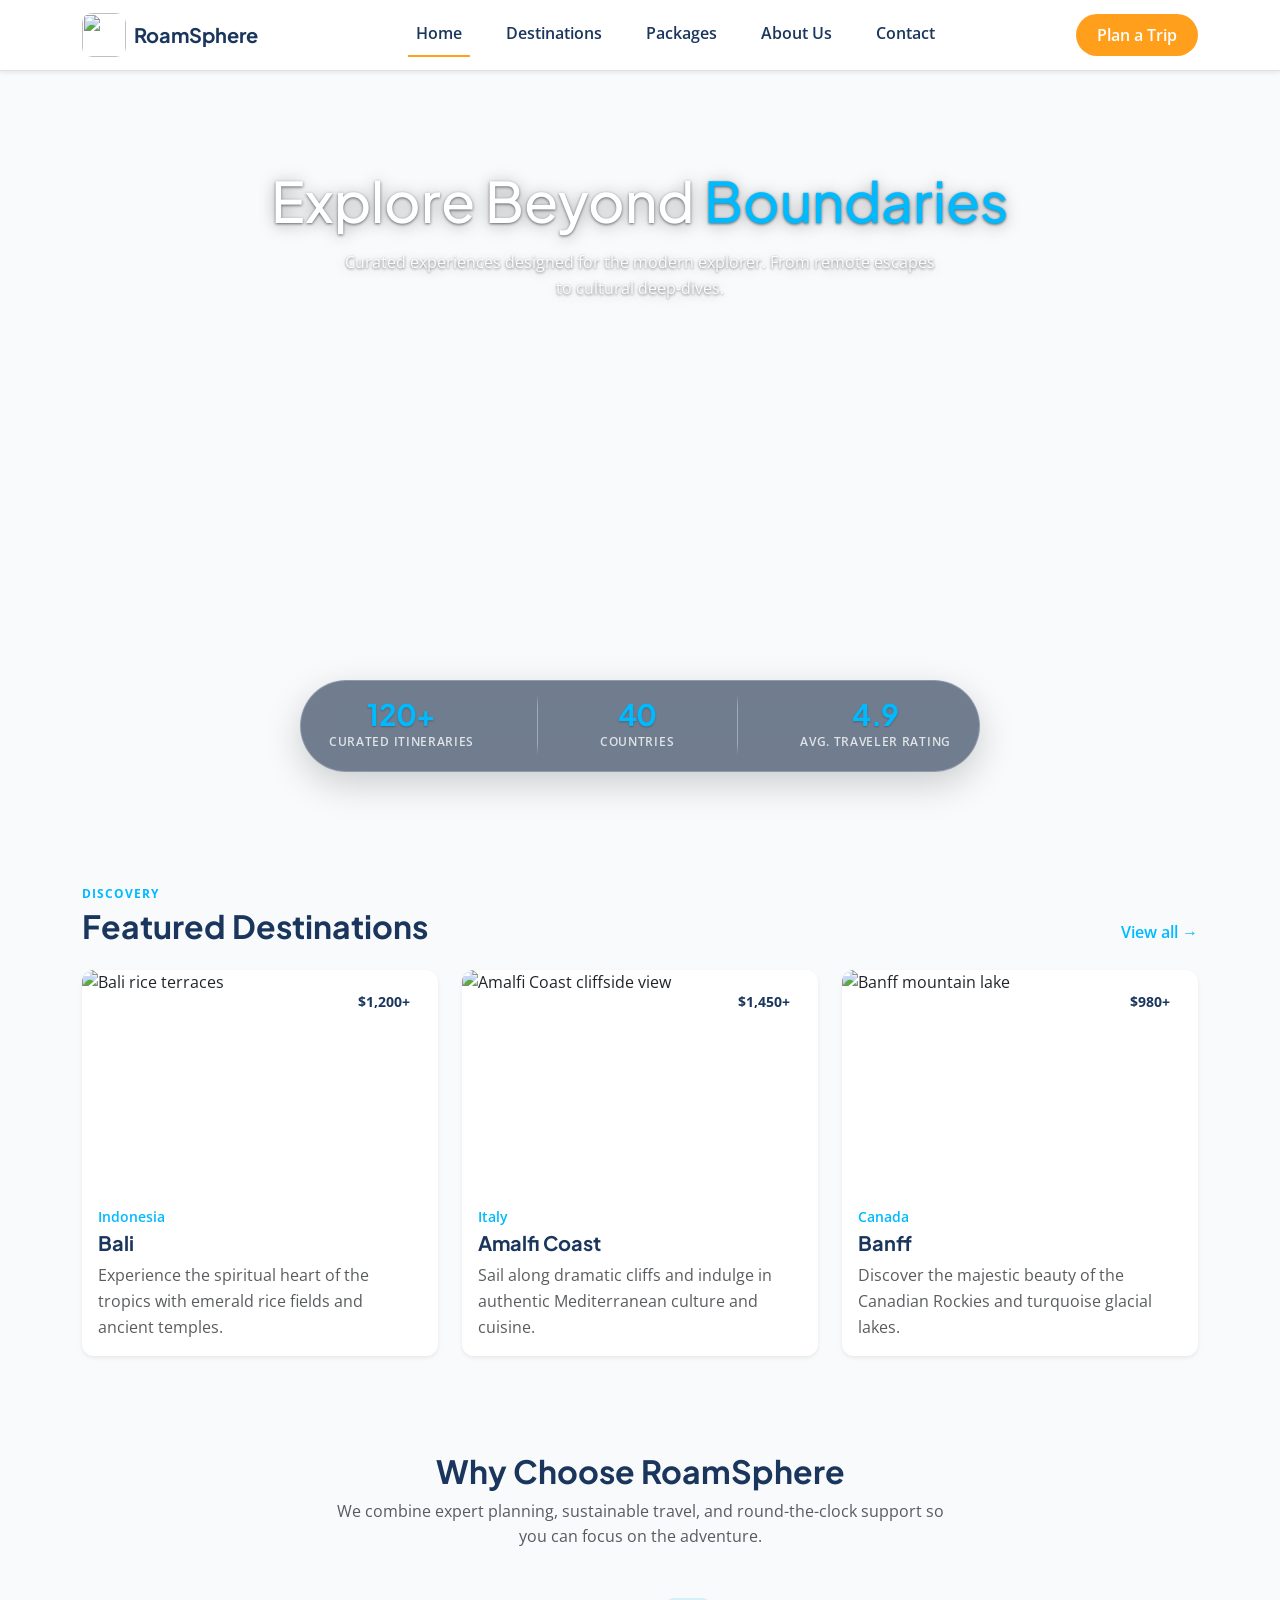
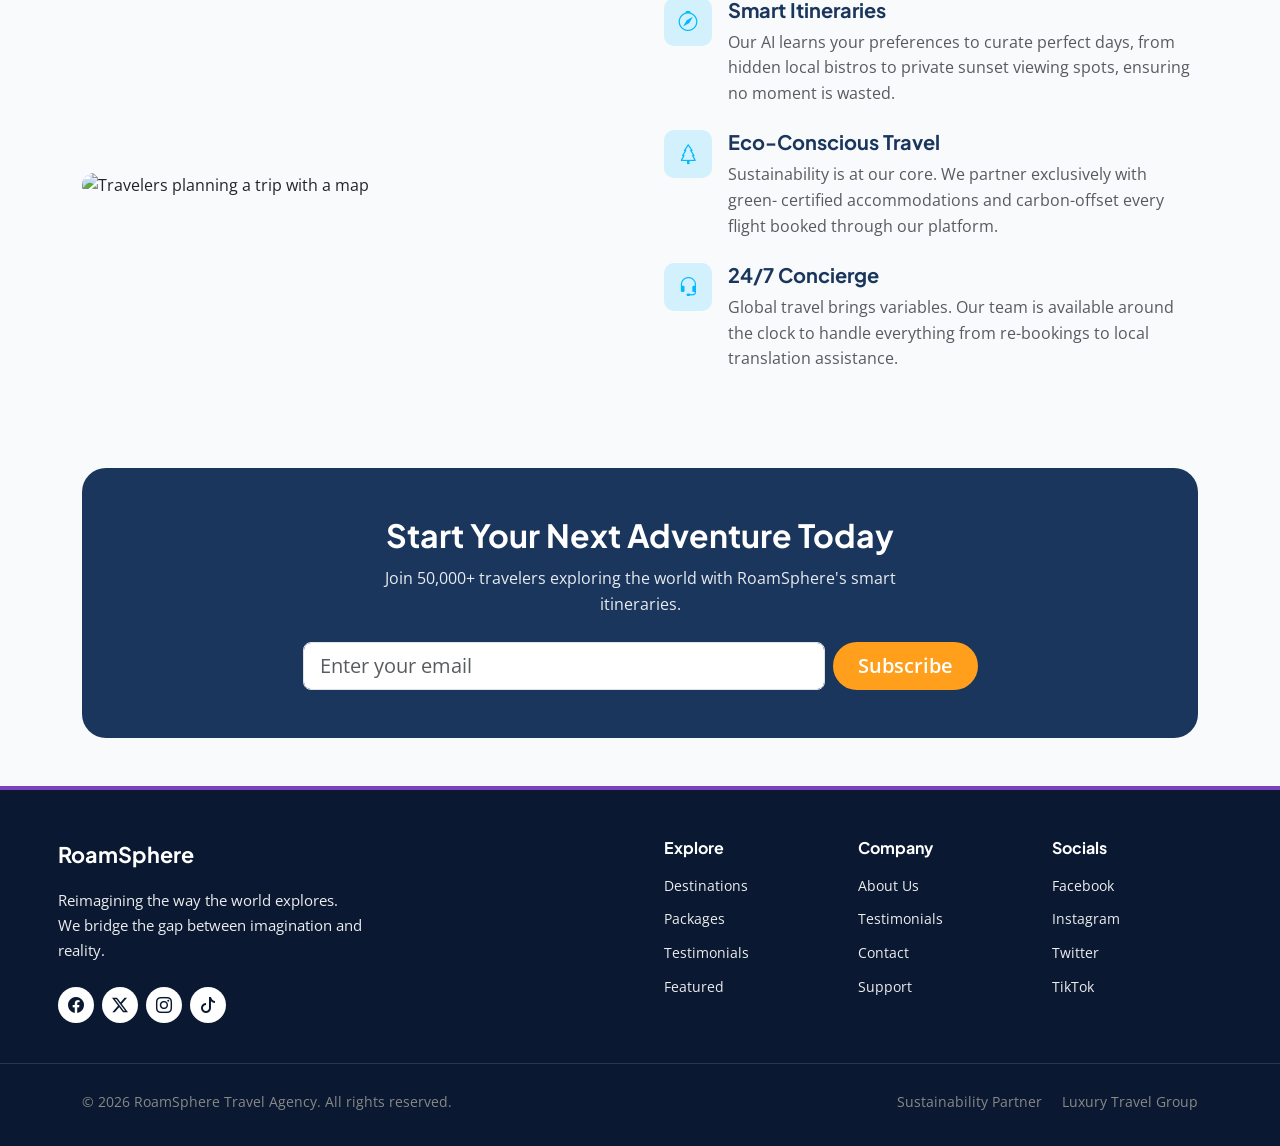
==== pages/index.html @ 8b63e950 "Restructure project" ====
<!DOCTYPE html>
<html lang="en">

<head>
    <meta charset="UTF-8" />
    <meta name="viewport" content="width=device-width, initial-scale=1.0" />
    <title>RoamSphere - Explore Beyond Boundaries</title>
    <link rel="preload" as="image" href="https://cdn.prod.website-files.com/65d562aec1adaa8cb59f2a23/686d480f4609456311b42188_mailchimp%20header%201%20(1300%20x%20700%20px).png" fetchpriority="high" />

    <link href="https://cdn.jsdelivr.net/npm/bootstrap@5.3.3/dist/css/bootstrap.min.css" rel="stylesheet" />
    <link rel="preconnect" href="https://fonts.googleapis.com" />
    <link rel="preconnect" href="https://fonts.gstatic.com" crossorigin />
    <link
        href="https://fonts.googleapis.com/css2?family=Open+Sans:wght@400;600&family=Plus+Jakarta+Sans:wght@600;700&display=swap"
        rel="stylesheet" />
    <link rel="stylesheet" href="https://cdn.jsdelivr.net/npm/bootstrap-icons@1.13.1/font/bootstrap-icons.min.css" />


    <link rel="stylesheet" href="../css/styles.css" />

</head>

<body>
    <!-- Navigation -->
    <nav class="navbar navbar-expand-lg navbar-light bg-white shadow-sm sticky-top border-bottom">
        <div class="container">
            <a class="navbar-brand d-flex align-items-center gap-2 fw-bold text-start" href="index.html">
                <img fetchpriority="high" decoding="async" src="https://media.istockphoto.com/id/1192489303/vector/compass-rose-vector-logo-template-illustration-design-vector-eps-10.jpg?s=612x612&amp;w=0&amp;k=20&amp;c=90gnw64Ur4vn9JeZ6vjO-hispqNvIU1vKS76jVzscto="
                    alt="" class="navbar-logo" width="44" height="44" />
                <span class="navbar-brand-text">RoamSphere</span>
            </a>

            <button class="navbar-toggler ms-auto" type="button" data-bs-toggle="collapse" data-bs-target="#mainNav"
                aria-controls="mainNav" aria-expanded="false" aria-label="Toggle navigation">

                <span class="navbar-toggler-icon"></span>
            </button>

            <div class="collapse navbar-collapse" id="mainNav">
                <ul class="navbar-nav mx-auto mb-2 mb-lg-0">
                    <li class="nav-item">
                        <a class="nav-link active" href="index.html">Home</a>
                    </li>
                    <li class="nav-item">
                        <a class="nav-link" href="destinations.html">Destinations</a>
                    </li>
                    <li class="nav-item">
                        <a class="nav-link" href="packages.html">Packages</a>
                    </li>
                    <li class="nav-item">
                        <a class="nav-link" href="about.html">About Us</a>
                    </li>
                    <li class="nav-item">
                        <a class="nav-link" href="contact.html">Contact</a>
                    </li>
                </ul>
                <a class="btn btn-cta" href="contact.html#plan-trip">Plan a Trip</a>
            </div>
        </div>
    </nav>

    <!-- Hero -->
    <section class="hero hero--clear-overlay">
        <div class="hero-overlay">
            <div class="container text-center text-white hero-content">
                <h1 class="hero-title">
                    Explore Beyond <span class="text-sky">Boundaries</span>
                </h1>
                <p class="hero-subtitle">
                    Curated experiences designed for the modern explorer. From remote escapes
                    to cultural deep-dives.
                </p>
            </div>

            <div class="container hero-search-wrap">
                <div class="hero-stats">
                    <div class="hero-stats-track">
                        <div class="hero-stat">
                            <span class="hero-stat-value text-sky">120+</span>
                            <span class="hero-stat-label">Curated itineraries</span>
                        </div>
                        <span class="hero-stat-sep" aria-hidden="true"></span>
                        <div class="hero-stat">
                            <span class="hero-stat-value text-sky">40</span>
                            <span class="hero-stat-label">Countries</span>
                        </div>
                        <span class="hero-stat-sep" aria-hidden="true"></span>
                        <div class="hero-stat">
                            <span class="hero-stat-value text-sky">4.9</span>
                            <span class="hero-stat-label">Avg. traveler rating</span>
                        </div>
                    </div>
                </div>
            </div>
        </div>
    </section>

    <!-- Featured destinations -->
    <section id="featured" class="featured-destinations py-5">
        <div class="container">
            <div class="d-flex justify-content-between align-items-end mb-4">
                <div>
                    <p class="section-label mb-1">DISCOVERY</p>
                    <h2 class="section-title mb-0">Featured Destinations</h2>
                </div>
                <a href="destinations.html" class="view-all-link">View all &rarr;</a>
            </div>

            <div class="row g-4">
                <div class="col-md-4">
                    <article class="destination-card card h-100 border-0 shadow-sm">
                        <div class="destination-card-img-wrap">
                            <img loading="lazy" decoding="async" src="https://media.digitalnomads.world/wp-content/uploads/2021/01/20120709/bali-for-digital-nomads.jpg"
                                class="card-img-top" alt="Bali rice terraces" />
                            <span class="price-badge">$1,200+</span>
                        </div>
                        <div class="card-body">
                            <p class="destination-country mb-1">Indonesia</p>
                            <h3 class="destination-name h5">Bali</h3>
                            <p class="destination-desc text-muted mb-0">
                                Experience the spiritual heart of the tropics with emerald rice fields and ancient temples.
                            </p>
                        </div>
                    </article>
                </div>

                <div class="col-md-4">
                    <article class="destination-card card h-100 border-0 shadow-sm">
                        <div class="destination-card-img-wrap">
                            <img loading="lazy" decoding="async" src="https://www.royalcaribbean.com/media-assets/pmc/content/dam/shore-x/amalfi-coast-salerno-sno/es61-capri-on-your-own/stock-positano-amalfi-coast-campania-sorrento-italy-376017433.jpg?w=1920"
                                class="card-img-top" alt="Amalfi Coast cliffside view" />
                            <span class="price-badge">$1,450+</span>
                        </div>
                        <div class="card-body">
                            <p class="destination-country mb-1">Italy</p>
                            <h3 class="destination-name h5">Amalfi Coast</h3>
                            <p class="destination-desc text-muted mb-0">
                                Sail along dramatic cliffs and indulge in authentic Mediterranean culture and cuisine.
                            </p>
                        </div>
                    </article>
                </div>

                <div class="col-md-4">
                    <article class="destination-card card h-100 border-0 shadow-sm">
                        <div class="destination-card-img-wrap">
                            <img loading="lazy" decoding="async" src="https://banfflakelouise.bynder.com/m/2b29768bdd4be961/2000x1080_jpg-2024_LakeLouise_Canoe_ConorPhelan-4.jpg"
                                class="card-img-top" alt="Banff mountain lake" />
                            <span class="price-badge">$980+</span>
                        </div>
                        <div class="card-body">
                            <p class="destination-country mb-1">Canada</p>
                            <h3 class="destination-name h5">Banff</h3>
                            <p class="destination-desc text-muted mb-0">
                                Discover the majestic beauty of the Canadian Rockies and turquoise glacial lakes.
                            </p>
                        </div>
                    </article>
                </div>
            </div>
        </div>
    </section>

    <!-- Why choose us -->
    <section class="why-choose py-5">
        <div class="container">
            <div class="text-center mb-5">
                <h2 class="section-title">Why Choose RoamSphere</h2>
                <p class="text-muted mx-auto why-choose-intro">
                    We combine expert planning, sustainable travel, and round-the-clock support
                    so you can focus on the adventure.
                </p>
            </div>

            <div class="row align-items-center g-4 g-lg-5">
                <div class="col-lg-6">
                    <img loading="lazy" decoding="async" src="https://img.freepik.com/premium-photo/close-up-group-employees-working-new-commercial-project-photo-with-copy-space-elements-this-image-furnished-by-nasa_160672-18289.jpg"
                        class="why-choose-img img-fluid" alt="Travelers planning a trip with a map" />
                </div>

                <div class="col-lg-6">
                    <div class="feature-item d-flex gap-3 mb-4">
                        <div class="feature-icon">
                            <i class="bi bi-compass"></i>
                        </div>
                        <div>
                            <h3 class="h5 feature-title">Smart Itineraries</h3>
                            <p class="text-muted mb-0">
                                Our AI learns your preferences to curate perfect days, from hidden
                                local bistros to private sunset viewing spots, ensuring no moment
                                is wasted.
                            </p>
                        </div>
                    </div>

                    <div class="feature-item d-flex gap-3 mb-4">
                        <div class="feature-icon">
                            <i class="bi bi-tree"></i>
                        </div>
                        <div>
                            <h3 class="h5 feature-title">Eco-Conscious Travel</h3>
                            <p class="text-muted mb-0">
                                Sustainability is at our core. We partner exclusively with green-
                                certified accommodations and carbon-offset every flight booked
                                through our platform.
                            </p>
                        </div>
                    </div>

                    <div class="feature-item d-flex gap-3">
                        <div class="feature-icon">
                            <i class="bi bi-headset"></i>
                        </div>
                        <div>
                            <h3 class="h5 feature-title">24/7 Concierge</h3>
                            <p class="text-muted mb-0">
                                Global travel brings variables. Our team is available around the
                                clock to handle everything from re-bookings to local translation
                                assistance.
                            </p>
                        </div>
                    </div>
                </div>
            </div>
        </div>
    </section>

    <!-- Newsletter -->
    <section class="newsletter py-5">
        <div class="container">
            <div class="newsletter-box text-center text-white">
                <h2 class="newsletter-title">Start Your Next Adventure Today</h2>
                <p class="newsletter-text">
                    Join 50,000+ travelers exploring the world with RoamSphere's smart itineraries.
                </p>
                <form class="newsletter-form row g-2 justify-content-center">
                    <div class="col-md-6">
                        <label class="visually-hidden" for="newsletterEmail">Email</label>
                        <input type="email" id="newsletterEmail" name="email" class="form-control form-control-lg"
                            placeholder="Enter your email" autocomplete="email" required />
                    </div>
                    <div class="col-md-auto">
                        <button type="submit" class="btn btn-cta btn-lg px-4">Subscribe</button>
                    </div>
                </form>
            </div>
        </div>
    </section>

    <!-- Site footer -->
    <footer class="site-footer">
        <div class="container footer-inner">
            <div class="row g-4 g-lg-5 align-items-start footer-columns">
                <div class="col-lg-5 footer-brand-col text-start ps-0">
                    <a class="footer-brand fw-bold d-inline-block" href="index.html">RoamSphere</a>
                    <p class="footer-text mt-3 mb-4">
                        Reimagining the way the world explores.<br>We bridge the gap between imagination and reality.
                    </p>
                    <div class="footer-social d-flex gap-2 flex-wrap">
                        <a href="https://www.facebook.com/" target="_blank" rel="noopener noreferrer"
                            aria-label="Facebook"><i class="bi bi-facebook"></i></a>
                        <a href="https://x.com/" target="_blank" rel="noopener noreferrer" aria-label="Twitter"><i
                                class="bi bi-twitter-x"></i></a>
                        <a href="https://www.instagram.com/" target="_blank" rel="noopener noreferrer"
                            aria-label="Instagram"><i class="bi bi-instagram"></i></a>
                        <a href="https://www.tiktok.com/" target="_blank" rel="noopener noreferrer"
                            aria-label="TikTok"><i class="bi bi-tiktok"></i></a>
                    </div>
                </div>

                <div class="col-6 col-md-4 col-lg-2 offset-lg-1 footer-link-col">
                    <h4 class="footer-heading">Explore</h4>
                    <ul class="footer-links list-unstyled">
                        <li><a href="destinations.html">Destinations</a></li>
                        <li><a href="packages.html">Packages</a></li>
                        <li><a href="about.html#testimonials">Testimonials</a></li>
                        <li><a href="index.html#featured">Featured</a></li>
                    </ul>
                </div>

                <div class="col-6 col-md-4 col-lg-2 footer-link-col">
                    <h4 class="footer-heading">Company</h4>
                    <ul class="footer-links list-unstyled">
                        <li><a href="about.html">About Us</a></li>
                        <li><a href="about.html#testimonials">Testimonials</a></li>
                        <li><a href="contact.html">Contact</a></li>
                        <li><a href="contact.html#plan-trip">Support</a></li>
                    </ul>
                </div>

                <div class="col-6 col-md-4 col-lg-2 footer-link-col">
                    <h4 class="footer-heading">Socials</h4>
                    <ul class="footer-links list-unstyled">
                        <li><a href="https://www.facebook.com/" target="_blank" rel="noopener noreferrer">Facebook</a>
                        </li>
                        <li><a href="https://www.instagram.com/" target="_blank" rel="noopener noreferrer">Instagram</a>
                        </li>
                        <li><a href="https://x.com/" target="_blank" rel="noopener noreferrer">Twitter</a></li>
                        <li><a href="https://www.tiktok.com/" target="_blank" rel="noopener noreferrer">TikTok</a></li>
                    </ul>
                </div>
            </div>

            <div class="footer-bottom-bar">
                <p class="footer-copyright mb-0">&copy; 2026 RoamSphere Travel Agency. All rights reserved.</p>
                <div class="footer-bottom-links">
                    <a href="about.html">Sustainability Partner</a>
                    <a href="packages.html">Luxury Travel Group</a>
                </div>
            </div>
        </div>
    </footer>

    <script src="https://cdn.jsdelivr.net/npm/bootstrap@5.3.3/dist/js/bootstrap.bundle.min.js"></script>
    <script src="../js/main.js"></script>
</body>

</html>
---- css/styles.css ----
/* Design tokens */
:root {
    --primary: #1a365d;
    --secondary: #00baff;
    --tertiary: #ff9f1c;
    --neutral: #f8fafc;
    --text-muted: #64748b;
    --radius: 12px;
    --shadow: 0 4px 20px rgba(26, 54, 93, 0.08);
}

/* Base */
body {
    font-family: "Open Sans", sans-serif;
    background-color: var(--neutral);
    line-height: 1.6;
}

h1,
h2,
h3 {
    font-family: "Plus Jakarta Sans", sans-serif;
    color: var(--primary);
}

/* Navbar */
.navbar > .container {
    justify-content: flex-start !important;
}

.navbar-brand {
    font-family: "Plus Jakarta Sans", sans-serif;
    color: var(--primary) !important;
    text-align: left;
    justify-content: flex-start;
    margin-left: 0 !important;
    margin-right: 1rem !important;
    flex-shrink: 0;
}

@media (min-width: 992px) {
    #mainNav.navbar-collapse {
        flex-grow: 1;
    }

    #mainNav .navbar-nav {
        column-gap: 1.75rem;
    }

    .nav-link.active {
        border-bottom: 2px solid var(--tertiary);
    }
}

.navbar .navbar-toggler {
    margin-left: auto;
}

.navbar-logo {
    flex-shrink: 0;
    width: 44px;
    height: 44px;
    object-fit: contain;
    border-radius: 10px;
}

.navbar-brand-text {
    line-height: 1.1;
}

.nav-link {
    color: var(--primary) !important;
    font-weight: 600;
}

@media (max-width: 991.98px) {
    .nav-link.active {
        border-bottom: none !important;
        color: var(--tertiary) !important;
        background-color: rgba(255, 159, 28, 0.14);
        border-radius: 10px;
    }

    #mainNav {
        padding-top: 0.5rem;
        padding-bottom: 1rem;
    }

    #mainNav .navbar-nav {
        margin-left: 0 !important;
        margin-right: 0 !important;
        width: 100%;
        gap: 0.15rem;
    }

    #mainNav .nav-item {
        width: 100%;
    }

    #mainNav .nav-link {
        padding: 0.65rem 0.9rem;
        border-radius: 10px;
    }

    #mainNav .btn-cta {
        margin-top: 0.75rem;
        width: 100%;
        text-align: center;
        align-self: stretch;
    }
}

.navbar.sticky-top {
    z-index: 1030;
}

/* Buttons */
.btn-cta {
    background-color: var(--tertiary);
    color: #fff;
    border-radius: 999px;
    padding: 0.5rem 1.25rem;
    font-weight: 600;
    text-decoration: none;
}

.btn-cta:hover {
    background-color: #e88a0a;
    color: #fff;
}

.btn-outline-primary {
    border-color: var(--primary);
    color: var(--primary);
    border-radius: 999px;
    font-weight: 600;
}

.btn-outline-primary:hover {
    background: var(--primary);
    color: #fff;
}

/* Hero */
.hero {
    min-height: 85vh;
    background: url("https://cdn.prod.website-files.com/65d562aec1adaa8cb59f2a23/686d480f4609456311b42188_mailchimp%20header%201%20(1300%20x%20700%20px).png") center/cover no-repeat;
}

.hero-overlay {
    min-height: 85vh;
    min-width: 0;
    width: 100%;
    background: rgba(26, 54, 93, 0.45);
    display: flex;
    flex-direction: column;
    justify-content: center;
    padding-bottom: 4rem;
}

.hero--clear-overlay .hero-overlay {
    background: transparent;
}

.hero--clear-overlay .hero-title,
.hero--clear-overlay .hero-subtitle {
    text-shadow: 0 1px 3px rgba(0, 0, 0, 0.55), 0 2px 16px rgba(0, 0, 0, 0.35);
}

.hero-content {
    padding-top: 6rem;
    padding-bottom: 2rem;
}

.hero-title {
    font-size: clamp(2rem, 5vw, 3.5rem);
    color: #fff;
}

.text-sky {
    color: var(--secondary);
}

.hero-subtitle {
    max-width: 600px;
    margin: 1rem auto 0;
    opacity: 0.95;
    color: rgba(255, 255, 255, 0.95);
}

.hero-search-wrap {
    margin-top: auto;
    min-width: 0;
    width: 100%;
}

.hero-overlay > .container {
    min-width: 0;
}

.hero-search {
    border-radius: 999px;
    padding: 1rem 1.25rem;
    border: none;
}

@media (max-width: 767.98px) {
    .hero-search {
        border-radius: var(--radius);
    }

    .hero-search-field.border-start {
        border-left: none !important;
        border-top: 1px solid rgba(0, 0, 0, 0.08);
        padding-top: 1rem;
    }
}

.hero-search-field {
    display: flex;
    align-items: center;
    gap: 0.75rem;
    padding: 0.5rem 1rem;
}

.hero-search-field i {
    color: var(--tertiary);
    font-size: 1.25rem;
}

.hero-search-field small {
    display: block;
    color: var(--text-muted);
    font-weight: 600;
}

.hero-stats {
    width: 100%;
    max-width: 680px;
    margin-left: auto;
    margin-right: auto;
    padding: 0.85rem 1.25rem 0.95rem;
    box-sizing: border-box;
    border-radius: 999px;
    background: rgba(15, 35, 65, 0.58);
    backdrop-filter: blur(14px);
    -webkit-backdrop-filter: blur(14px);
    border: 1px solid rgba(255, 255, 255, 0.22);
    box-shadow: 0 12px 40px rgba(0, 0, 0, 0.2);
}

.hero--clear-overlay .hero-stats {
    box-shadow: 0 12px 36px rgba(0, 0, 0, 0.18);
}

.hero-stats-track {
    display: flex;
    flex-direction: column;
    align-items: stretch;
    gap: 0.75rem;
    text-align: center;
    min-width: 0;
    width: 100%;
}

@media (min-width: 768px) {
    .hero-stats-track {
        flex-direction: row;
        align-items: center;
        justify-content: space-between;
        gap: 0.5rem;
        text-align: center;
    }
}

.hero-stat {
    display: flex;
    flex-direction: column;
    align-items: center;
    justify-content: center;
    gap: 0.15rem;
    padding: 0.25rem 0.5rem;
    min-width: 0;
    max-width: 100%;
}

.hero-stat-sep {
    display: none;
    width: 1px;
    align-self: stretch;
    min-height: 2.25rem;
    margin: 0 0.25rem;
    background: linear-gradient(
        180deg,
        transparent,
        rgba(255, 255, 255, 0.35) 20%,
        rgba(255, 255, 255, 0.35) 80%,
        transparent
    );
    flex-shrink: 0;
}

@media (min-width: 768px) {
    .hero-stat-sep {
        display: block;
    }

    .hero-stat {
        border-bottom: none !important;
        padding-bottom: 0.25rem;
    }
}

.hero-stat-value {
    font-family: "Plus Jakarta Sans", sans-serif;
    font-size: clamp(1.35rem, 3.8vw, 1.85rem);
    font-weight: 700;
    line-height: 1.1;
    letter-spacing: -0.02em;
    text-shadow: 0 1px 2px rgba(0, 0, 0, 0.25);
}

.hero-stat-label {
    font-size: 0.72rem;
    font-weight: 600;
    letter-spacing: 0.06em;
    text-transform: uppercase;
    color: rgba(255, 255, 255, 0.78);
}

@media (max-width: 767.98px) {
    .hero-stats {
        border-radius: var(--radius);
        padding: 0.65rem 0.75rem 0.75rem;
        max-width: none;
    }

    .hero-stats-track {
        gap: 0.5rem;
    }

    .hero-stat:not(:last-child) {
        padding-bottom: 0.65rem;
        border-bottom: 1px solid rgba(255, 255, 255, 0.12);
    }

    .hero-stat:last-child {
        padding-bottom: 0;
        border-bottom: none;
    }

    .hero-stat-value {
        font-size: 1.35rem;
    }

    .hero-stat-label {
        font-size: 0.65rem;
        letter-spacing: 0.04em;
        line-height: 1.35;
        max-width: 16rem;
        margin-left: auto;
        margin-right: auto;
    }
}

/* Section headings */
.section-label {
    color: var(--secondary);
    font-weight: 700;
    font-size: 0.75rem;
    letter-spacing: 0.08em;
}

.section-title {
    color: var(--primary);
    font-family: "Plus Jakarta Sans", sans-serif;
    font-weight: 700;
}

.view-all-link {
    color: var(--secondary);
    font-weight: 600;
    text-decoration: none;
}

.view-all-link:hover {
    text-decoration: underline;
}

/* Cards */
.destination-card {
    border-radius: var(--radius);
    overflow: hidden;
}

.package-card {
    border-radius: var(--radius);
    overflow: hidden;
}

.destination-card-img-wrap {
    position: relative;
    overflow: hidden;
}

.destination-card img,
.package-card img {
    width: 100%;
    height: 220px;
    object-fit: cover;
    display: block;
}

.package-card .destination-card-img-wrap img {
    object-position: 50% 0;
}

.price-badge {
    position: absolute;
    top: 1rem;
    right: 1rem;
    background: rgba(255, 255, 255, 0.95);
    color: var(--primary);
    font-weight: 700;
    font-size: 0.85rem;
    padding: 0.35rem 0.75rem;
    border-radius: 999px;
}

.destination-country {
    color: var(--secondary);
    font-weight: 600;
    font-size: 0.85rem;
}

.destination-name {
    color: var(--primary);
    font-family: "Plus Jakarta Sans", sans-serif;
    font-weight: 700;
}

.package-price {
    color: var(--secondary);
    font-weight: 700;
    font-size: 0.9rem;
    white-space: nowrap;
}

/* Why choose us */
.why-choose-intro {
    max-width: 620px;
}

.why-choose-img {
    border-radius: var(--radius);
    width: 100%;
    max-height: 420px;
    object-fit: cover;
}

.feature-icon {
    width: 48px;
    height: 48px;
    min-width: 48px;
    background: rgba(0, 186, 255, 0.15);
    color: var(--secondary);
    border-radius: 10px;
    display: flex;
    align-items: center;
    justify-content: center;
    font-size: 1.25rem;
}

.feature-title {
    color: var(--primary);
    font-family: "Plus Jakarta Sans", sans-serif;
    font-weight: 700;
}

/* Newsletter */
.newsletter-box {
    background: var(--primary);
    border-radius: calc(var(--radius) * 2);
    padding: 3rem 2rem;
}

.newsletter-title {
    color: #fff;
    font-family: "Plus Jakarta Sans", sans-serif;
    font-weight: 700;
}

.newsletter-text {
    max-width: 560px;
    margin: 0.75rem auto 1.5rem;
    opacity: 0.9;
}

/* Footer */
.site-footer {
    background: #0a1931;
    color: #fff;
    border-top: 4px solid #7b42bc;
    padding-top: 3rem;
    padding-bottom: 2rem;
    overflow-x: hidden;
}

.footer-inner {
    max-width: 1140px;
}

.footer-columns {
    padding-bottom: 0.5rem;
}

.footer-brand-col {
    text-align: left;
}

.footer-brand-col .footer-brand {
    text-align: left;
}

.footer-brand-col .footer-social {
    justify-content: flex-start;
}

.footer-link-col {
    text-align: left;
}

.footer-brand,
.footer-heading {
    font-family: "Plus Jakarta Sans", sans-serif;
    color: #fff;
    text-decoration: none;
    font-size: 1.35rem;
}

.footer-heading {
    font-size: 1rem;
    margin-bottom: 1rem;
    font-weight: 700;
}

.footer-text {
    color: rgba(255, 255, 255, 0.92);
    text-decoration: none;
    max-width: 22rem;
    font-size: 0.95rem;
    line-height: 1.65;
}

.footer-links {
    margin: 0;
}

.footer-links li {
    margin-bottom: 0.5rem;
}

.footer-links a {
    color: rgba(255, 255, 255, 0.92);
    text-decoration: none;
    font-size: 0.9rem;
}

.footer-links a:hover {
    color: #fff;
    text-decoration: underline;
}

.footer-social a {
    width: 36px;
    height: 36px;
    border-radius: 50%;
    background: #fff;
    color: #0a1931;
    display: inline-flex;
    align-items: center;
    justify-content: center;
    text-decoration: none;
    font-size: 1rem;
    transition: background 0.2s ease, transform 0.2s ease;
}

.footer-social a:hover {
    background: #e2e8f0;
    color: #0a1931;
    transform: translateY(-2px);
}

.footer-bottom-bar {
    display: flex;
    flex-direction: column;
    gap: 1rem;
    padding-top: 1.75rem;
    margin-top: 2rem;
    border-top: none;
    position: relative;
}

.footer-bottom-bar::before {
    content: "";
    position: absolute;
    top: 0;
    left: 50%;
    transform: translateX(-50%);
    width: 100vw;
    height: 1px;
    background: rgba(255, 255, 255, 0.12);
}

@media (min-width: 768px) {
    .footer-bottom-bar {
        flex-direction: row;
        justify-content: space-between;
        align-items: center;
    }
}

.footer-copyright {
    color: #888;
    font-size: 0.875rem;
}

.footer-bottom-links {
    display: flex;
    flex-wrap: wrap;
    gap: 1.25rem;
}

.footer-bottom-links a {
    color: #888;
    font-size: 0.875rem;
    text-decoration: none;
}

.footer-bottom-links a:hover {
    color: #fff;
}

/* Page anchors */
#featured,
#testimonials,
#plan-trip {
    scroll-margin-top: 5.5rem;
}

/* Destinations page */
.hero-beach {
    background-image: url("https://a.loveholidays.com/media-library/~production/95e6cc960fac6603de4702d0ae6cbaac9612fcd1-6678x4253.jpg?width=1200&height=630&fit=crop");
}

.filter-btn {
    border: 1px solid rgba(26, 54, 93, 0.12);
    background: rgba(255, 255, 255, 0.95);
    color: var(--primary);
    font-weight: 600;
    padding: 0.5rem 1.15rem;
    border-radius: 999px;
    transition: background 0.2s ease, color 0.2s ease, box-shadow 0.2s ease, transform 0.15s ease;
}

.filter-btn:hover {
    background: #fff;
    box-shadow: 0 4px 14px rgba(26, 54, 93, 0.12);
    transform: translateY(-1px);
}

.filter-btn.active {
    background: var(--primary);
    color: #fff;
    border-color: var(--primary);
    box-shadow: 0 4px 16px rgba(26, 54, 93, 0.35);
}

/* Packages page */
.hero-packages {
    background-image: url("https://10wallpaper.com/wallpaper/2560x1920/2501/Autumn_Italy_Dolomites_Valley_Lake_Gold_Forest_5K_2560x1920.jpg");
    background-position: center top;
    background-size: cover;
    background-repeat: no-repeat;
}

/* About page */
.hero-about {
    background-image: url("https://images.squarespace-cdn.com/content/v1/6074a89f51f185176ab9632f/2be9595b-4a8f-4713-b551-02a7278ab94f/Mountain+Views.jpeg");
}

.hero-tag {
    color: var(--secondary);
    font-weight: 700;
    letter-spacing: 0.12em;
    font-size: 0.75rem;
}

.text-tertiary {
    color: var(--tertiary) !important;
}

.stat-number {
    font-family: "Plus Jakarta Sans", sans-serif;
    font-size: 2rem;
    font-weight: 700;
}

.value-card-dark {
    background: var(--primary);
}

.value-card-outline {
    border: 2px solid rgba(0, 186, 255, 0.35);
    background: #fff;
}

.core-values .value-card-outline {
    border: 1px solid #e2e8f0;
    background: #fff;
}

.value-card-teal {
    background: #0d9488;
}

.value-card-orange {
    background: #ea580c;
}

/* Core values bento grid (about) */
.core-values-bento > [class*="col-"] {
    display: flex;
}

.core-values-bento .value-card {
    width: 100%;
}

.value-card-bento-wide {
    position: relative;
}

.value-card-accent-box {
    display: flex;
    align-items: center;
    justify-content: center;
    width: 4.25rem;
    height: 4.25rem;
    border-radius: 0.75rem;
    background: rgba(255, 255, 255, 0.22);
    color: #fff;
}

/* Core values */
.core-values .value-card.text-white h3 {
    color: #fff;
}

.core-values .value-card.text-white .bi {
    color: rgba(255, 255, 255, 0.98) !important;
}

.value-icon-heart-handshake {
    display: block;
    width: 1.75rem;
    height: 1.75rem;
    flex-shrink: 0;
    color: rgba(255, 255, 255, 0.98);
}

/* Contact page */
.hero-contact {
    min-height: 60vh;
    background: url("https://adhddirect.co.uk/wp-content/uploads/2024/05/adhd-direct-travellers-guide-traveling-with-adhd.jpg") center/cover no-repeat;
}

.hero-overlay-light {
    min-height: 40vh;
    background: transparent;
}

.contact-intro-text {
    max-width: 560px;
}

.btn-send {
    background-color: var(--secondary);
    color: #fff;
    font-weight: 600;
    border: none;
    border-radius: 999px;
    padding: 0.6rem 1.75rem;
}

.btn-send:hover {
    background-color: #0099cc;
    color: #fff;
}

.contact-info-card {
    background: #fff;
    border-radius: var(--radius);
    padding: 1.25rem;
    box-shadow: var(--shadow);
}

.contact-icon {
    width: 48px;
    height: 48px;
    border-radius: 50%;
    background: rgba(0, 186, 255, 0.15);
    color: var(--secondary);
    display: flex;
    align-items: center;
    justify-content: center;
    font-size: 1.25rem;
    flex-shrink: 0;
}

.travel-guide-banner {
    background: var(--primary);
}

.btn-download-guide {
    background-color: var(--secondary);
    color: #fff;
    font-weight: 600;
    border: none;
    border-radius: 999px;
    padding: 0.6rem 1.5rem;
}

.btn-download-guide:hover {
    background-color: #0099cc;
    color: #fff;
}

.contact-main a[href^="mailto:"],
.contact-main a[href^="tel:"] {
    color: inherit;
    text-decoration: none;
}

.contact-main a[href^="mailto:"]:hover,
.contact-main a[href^="tel:"]:hover {
    color: var(--secondary);
}
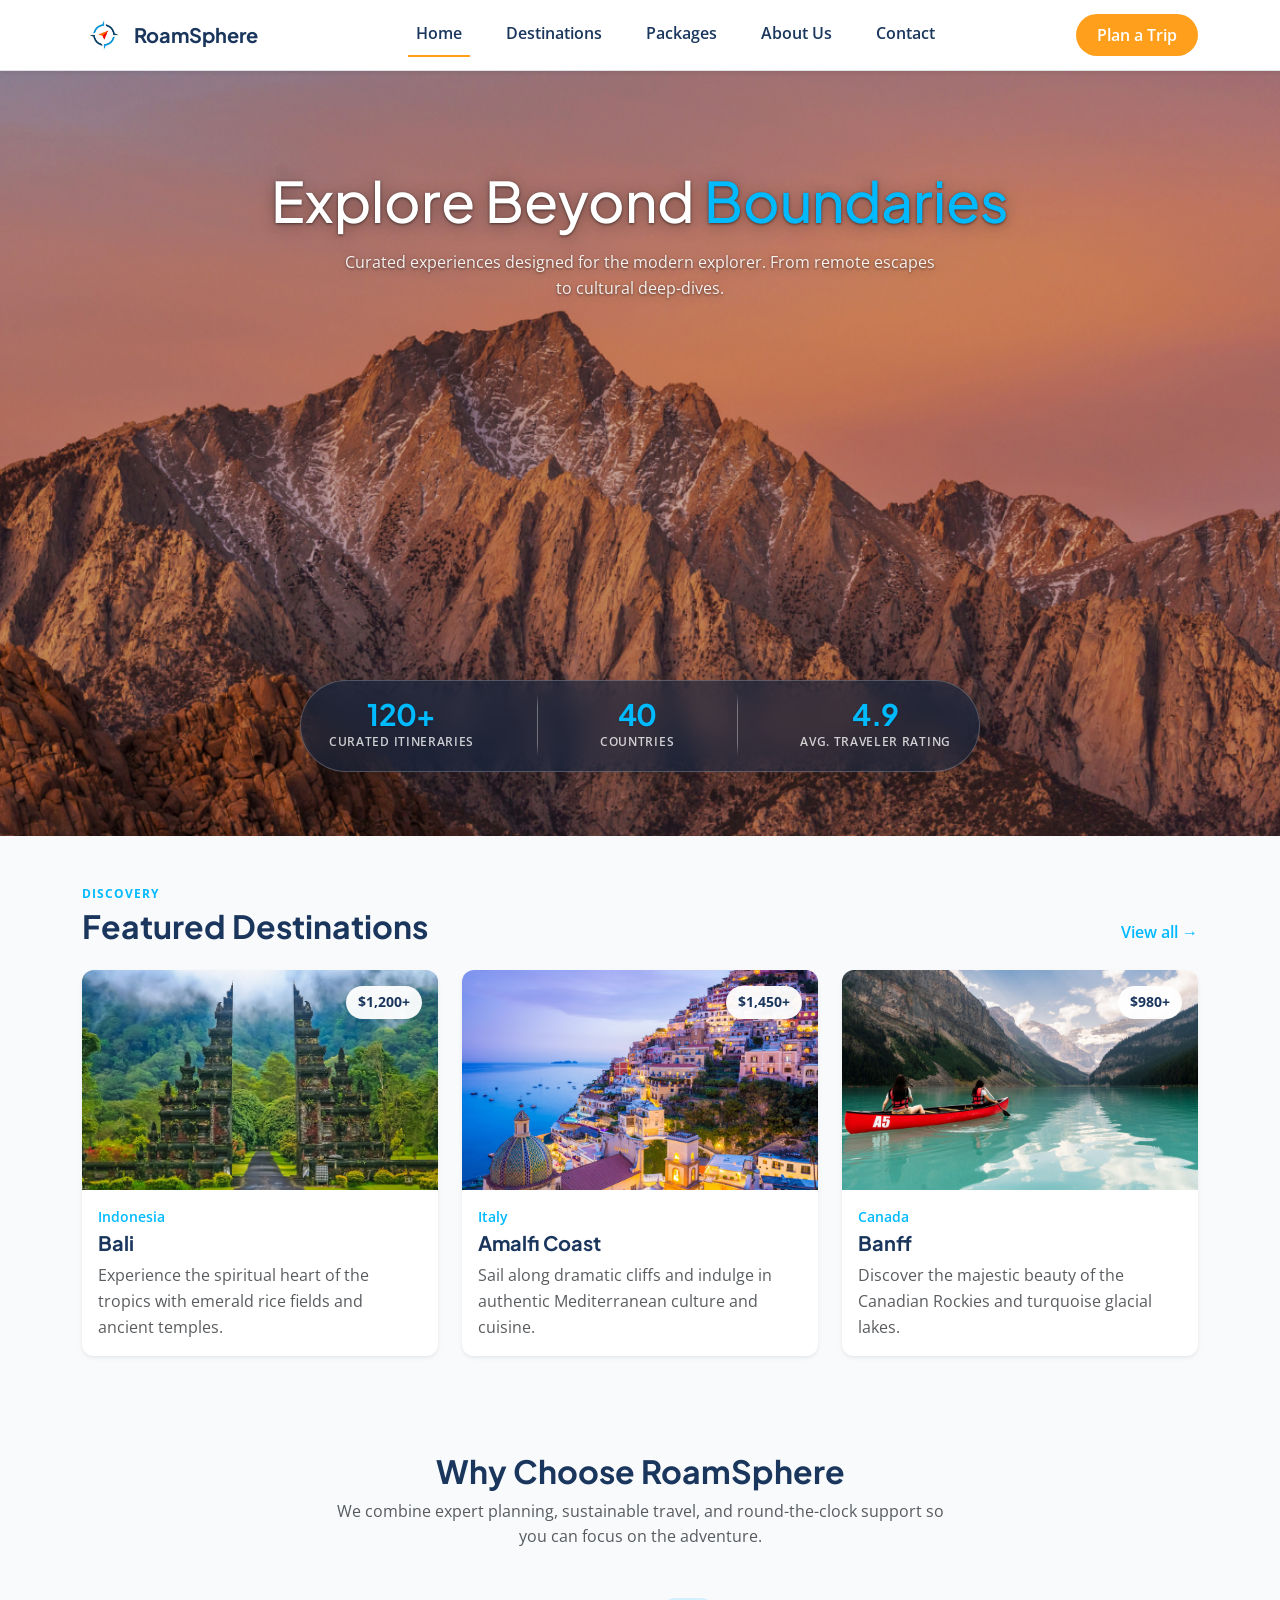
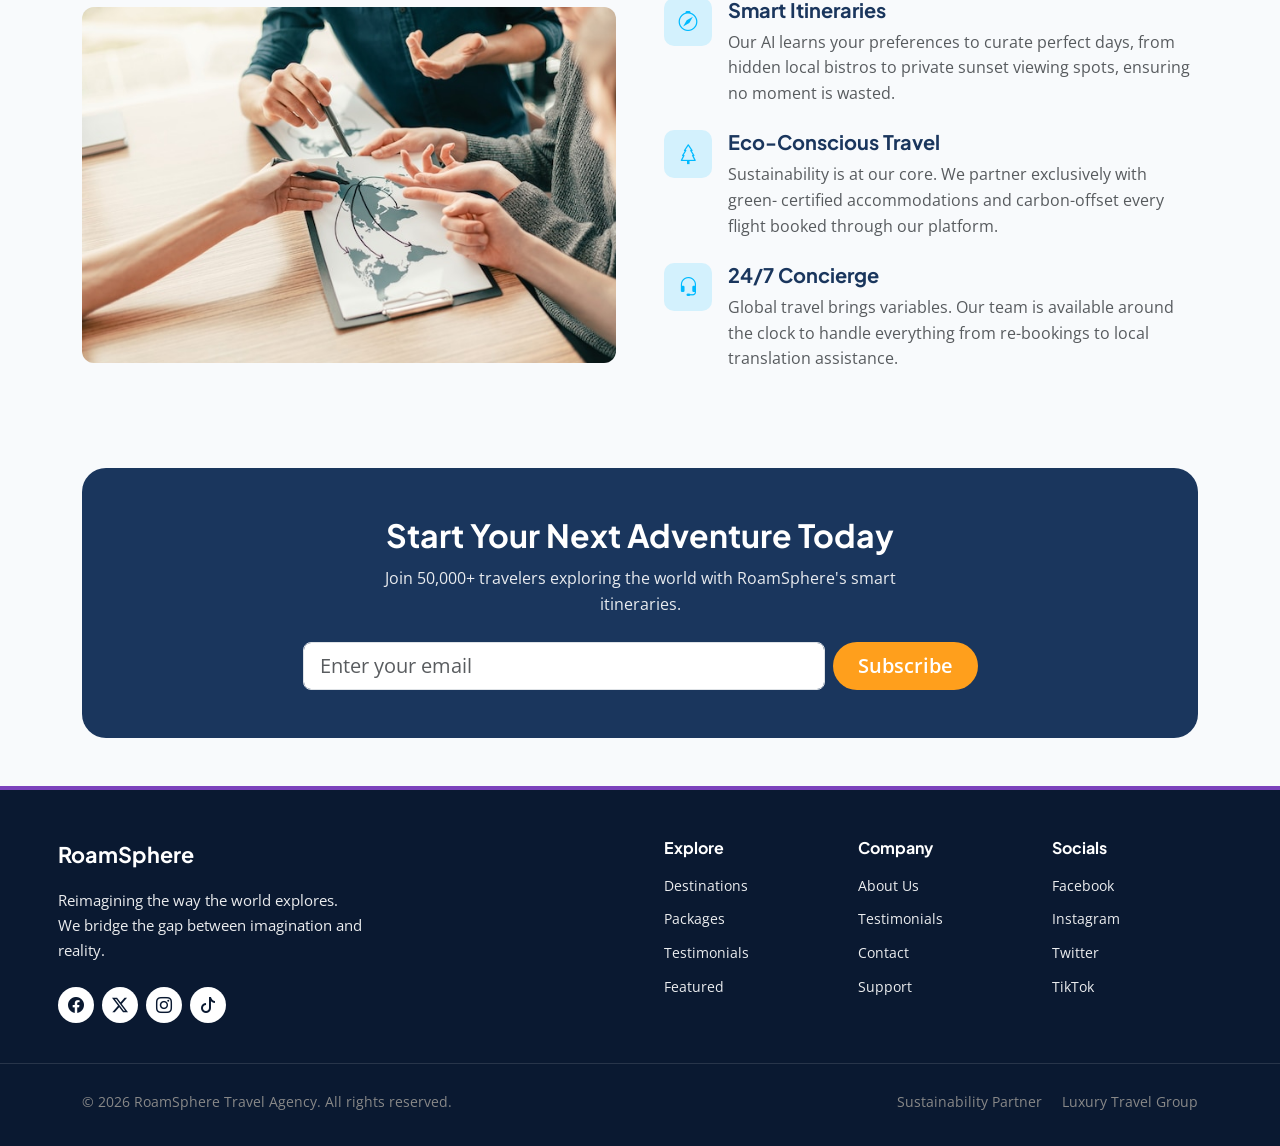
==== commit a7644e82: "Add local images and point pages/CSS at assets" ====
--- a/pages/index.html
+++ b/pages/index.html
@@ -4,8 +4,9 @@
 <head>
     <meta charset="UTF-8" />
     <meta name="viewport" content="width=device-width, initial-scale=1.0" />
+    <meta name="referrer" content="no-referrer" />
     <title>RoamSphere - Explore Beyond Boundaries</title>
-    <link rel="preload" as="image" href="https://cdn.prod.website-files.com/65d562aec1adaa8cb59f2a23/686d480f4609456311b42188_mailchimp%20header%201%20(1300%20x%20700%20px).png" fetchpriority="high" />
+    <link rel="preload" as="image" href="../assets/images/hero-home.png" fetchpriority="high" />
 
     <link href="https://cdn.jsdelivr.net/npm/bootstrap@5.3.3/dist/css/bootstrap.min.css" rel="stylesheet" />
     <link rel="preconnect" href="https://fonts.googleapis.com" />
@@ -25,7 +26,7 @@
     <nav class="navbar navbar-expand-lg navbar-light bg-white shadow-sm sticky-top border-bottom">
         <div class="container">
             <a class="navbar-brand d-flex align-items-center gap-2 fw-bold text-start" href="index.html">
-                <img fetchpriority="high" decoding="async" src="https://media.istockphoto.com/id/1192489303/vector/compass-rose-vector-logo-template-illustration-design-vector-eps-10.jpg?s=612x612&amp;w=0&amp;k=20&amp;c=90gnw64Ur4vn9JeZ6vjO-hispqNvIU1vKS76jVzscto="
+                <img fetchpriority="high" decoding="async" src="../assets/images/nav-logo.jpg"
                     alt="" class="navbar-logo" width="44" height="44" />
                 <span class="navbar-brand-text">RoamSphere</span>
             </a>
@@ -110,7 +111,7 @@
                 <div class="col-md-4">
                     <article class="destination-card card h-100 border-0 shadow-sm">
                         <div class="destination-card-img-wrap">
-                            <img loading="lazy" decoding="async" src="https://media.digitalnomads.world/wp-content/uploads/2021/01/20120709/bali-for-digital-nomads.jpg"
+                            <img loading="lazy" decoding="async" src="../assets/images/index-featured-bali.jpg"
                                 class="card-img-top" alt="Bali rice terraces" />
                             <span class="price-badge">$1,200+</span>
                         </div>
@@ -127,7 +128,7 @@
                 <div class="col-md-4">
                     <article class="destination-card card h-100 border-0 shadow-sm">
                         <div class="destination-card-img-wrap">
-                            <img loading="lazy" decoding="async" src="https://www.royalcaribbean.com/media-assets/pmc/content/dam/shore-x/amalfi-coast-salerno-sno/es61-capri-on-your-own/stock-positano-amalfi-coast-campania-sorrento-italy-376017433.jpg?w=1920"
+                            <img loading="lazy" decoding="async" src="../assets/images/index-featured-amalfi.jpg"
                                 class="card-img-top" alt="Amalfi Coast cliffside view" />
                             <span class="price-badge">$1,450+</span>
                         </div>
@@ -144,7 +145,7 @@
                 <div class="col-md-4">
                     <article class="destination-card card h-100 border-0 shadow-sm">
                         <div class="destination-card-img-wrap">
-                            <img loading="lazy" decoding="async" src="https://banfflakelouise.bynder.com/m/2b29768bdd4be961/2000x1080_jpg-2024_LakeLouise_Canoe_ConorPhelan-4.jpg"
+                            <img loading="lazy" decoding="async" src="../assets/images/index-featured-banff.jpg"
                                 class="card-img-top" alt="Banff mountain lake" />
                             <span class="price-badge">$980+</span>
                         </div>
@@ -174,7 +175,7 @@
 
             <div class="row align-items-center g-4 g-lg-5">
                 <div class="col-lg-6">
-                    <img loading="lazy" decoding="async" src="https://img.freepik.com/premium-photo/close-up-group-employees-working-new-commercial-project-photo-with-copy-space-elements-this-image-furnished-by-nasa_160672-18289.jpg"
+                    <img loading="lazy" decoding="async" src="../assets/images/index-why-choose.jpg"
                         class="why-choose-img img-fluid" alt="Travelers planning a trip with a map" />
                 </div>
 
--- a/css/styles.css
+++ b/css/styles.css
@@ -144,7 +144,7 @@
 /* Hero */
 .hero {
     min-height: 85vh;
-    background: url("https://cdn.prod.website-files.com/65d562aec1adaa8cb59f2a23/686d480f4609456311b42188_mailchimp%20header%201%20(1300%20x%20700%20px).png") center/cover no-repeat;
+    background: url("../assets/images/hero-home.png") center/cover no-repeat;
 }
 
 .hero-overlay {
@@ -650,7 +650,7 @@
 
 /* Destinations page */
 .hero-beach {
-    background-image: url("https://a.loveholidays.com/media-library/~production/95e6cc960fac6603de4702d0ae6cbaac9612fcd1-6678x4253.jpg?width=1200&height=630&fit=crop");
+    background-image: url("../assets/images/hero-destinations.jpg");
 }
 
 .filter-btn {
@@ -678,7 +678,7 @@
 
 /* Packages page */
 .hero-packages {
-    background-image: url("https://10wallpaper.com/wallpaper/2560x1920/2501/Autumn_Italy_Dolomites_Valley_Lake_Gold_Forest_5K_2560x1920.jpg");
+    background-image: url("../assets/images/hero-packages.jpg");
     background-position: center top;
     background-size: cover;
     background-repeat: no-repeat;
@@ -686,7 +686,7 @@
 
 /* About page */
 .hero-about {
-    background-image: url("https://images.squarespace-cdn.com/content/v1/6074a89f51f185176ab9632f/2be9595b-4a8f-4713-b551-02a7278ab94f/Mountain+Views.jpeg");
+    background-image: url("../assets/images/hero-about.jpeg");
 }
 
 .hero-tag {
@@ -772,7 +772,7 @@
 /* Contact page */
 .hero-contact {
     min-height: 60vh;
-    background: url("https://adhddirect.co.uk/wp-content/uploads/2024/05/adhd-direct-travellers-guide-traveling-with-adhd.jpg") center/cover no-repeat;
+    background: url("../assets/images/hero-contact.jpg") center/cover no-repeat;
 }
 
 .hero-overlay-light {
